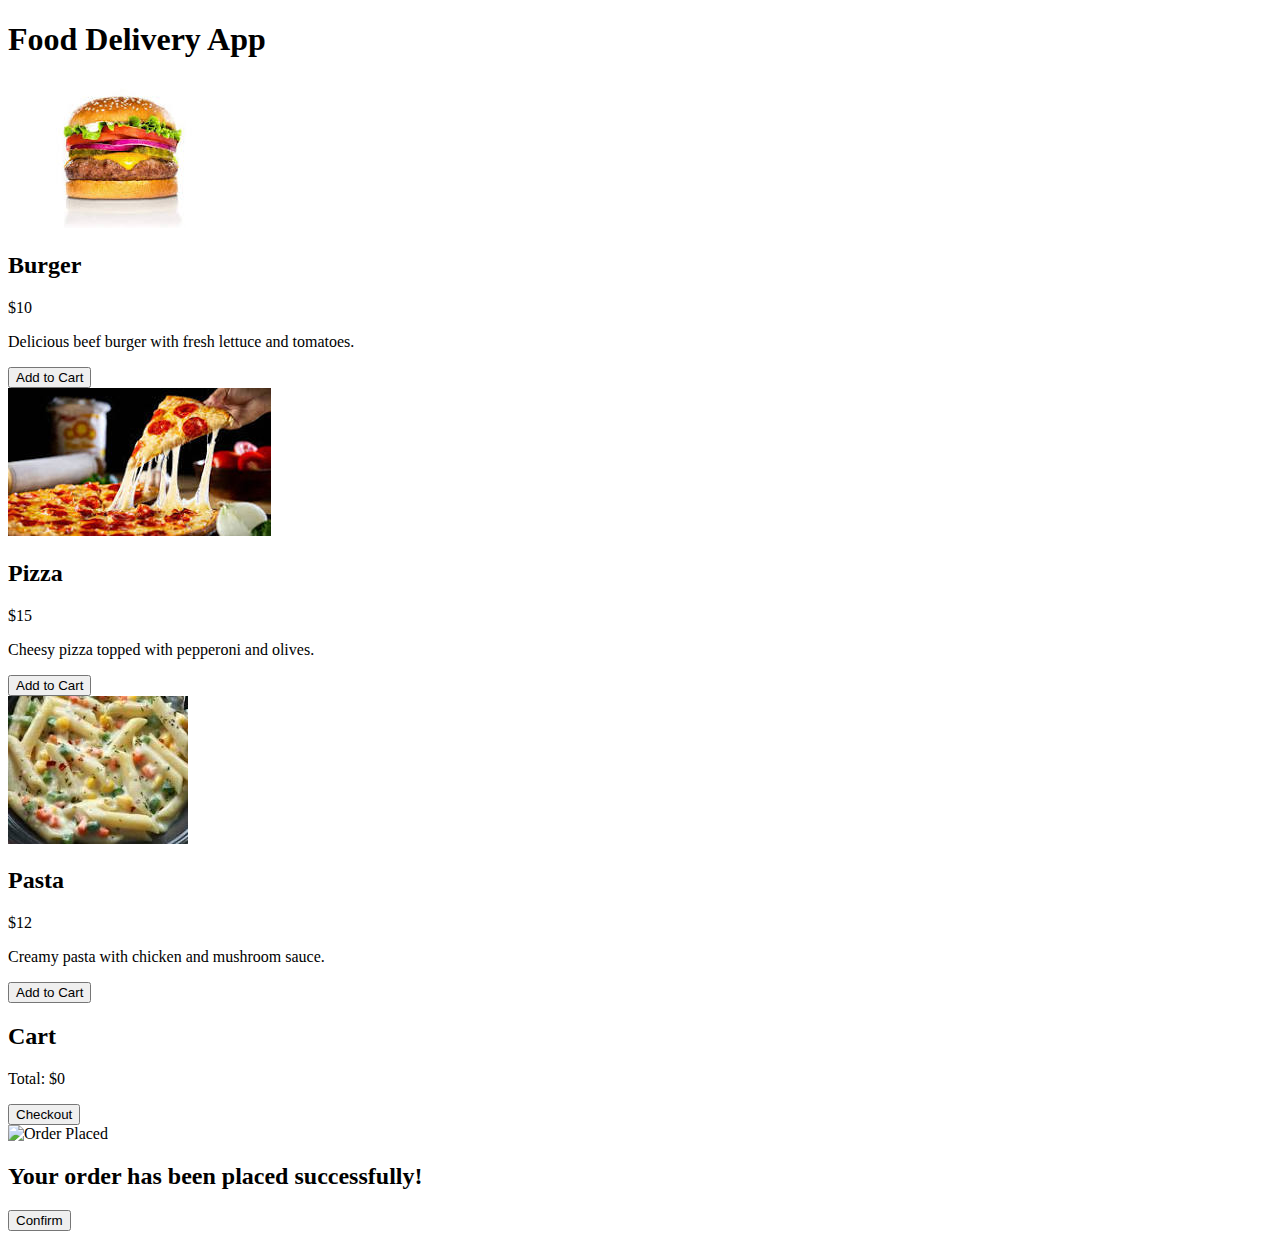
==== food.html @ 60bbe9e4 "Add files via upload" ====
<!DOCTYPE html>
<html lang="en">
<head>
    <meta charset="UTF-8">
    <meta name="viewport" content="width=device-width, initial-scale=1.0">
    <title>Food Delivery App</title>
    <link rel="stylesheet" href="styles.css">
</head>
<body>
    <header>
        <h1>Food Delivery App</h1>
    </header>

    <main>
        <section id="menu">
            <div class="dish">
                <img src="[data-uri]" alt="Burger">
                <h2>Burger</h2>
                <p>$10</p>
                <p>Delicious beef burger with fresh lettuce and tomatoes.</p>
                <button onclick="addToCart('Burger', 10)">Add to Cart</button>
            </div>

            <div class="dish">
                <img src="[data-uri]" alt="Pizza">
                <h2>Pizza</h2>
                <p>$15</p>
                <p>Cheesy pizza topped with pepperoni and olives.</p>
                <button onclick="addToCart('Pizza', 15)">Add to Cart</button>
            </div>

            <div class="dish">
                <img src="[data-uri]" alt="Pasta">
                <h2>Pasta</h2>
                <p>$12</p>
                <p>Creamy pasta with chicken and mushroom sauce.</p>
                <button onclick="addToCart('Pasta', 12)">Add to Cart</button>
            </div>
        </section>

        <section id="cart">
            <h2>Cart</h2>
            <ul id="cartItems"></ul>
            <p>Total: $<span id="totalPrice">0</span></p>
            <button onclick="checkout()">Checkout</button>
        </section>

        <div id="orderConfirmation" class="hidden">
            <img src="order-placed.jpg" alt="Order Placed">
            <h2>Your order has been placed successfully!</h2>
            <button onclick="confirmOrder()">Confirm</button>
        </div>
    </main>

    <script src="script.js"></script>
</body>
</html>
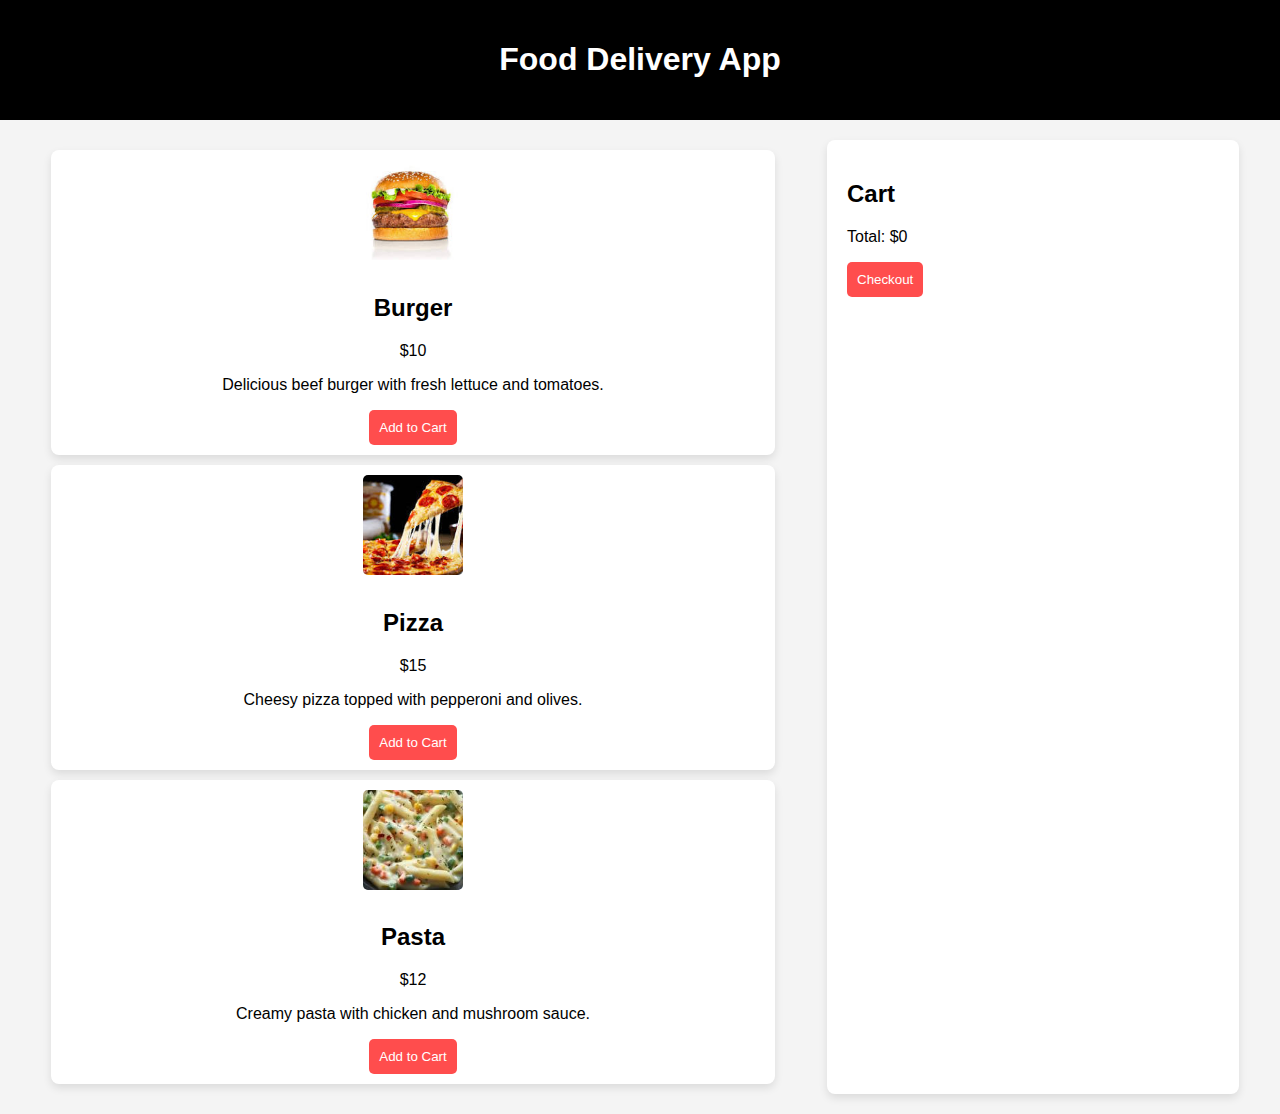
==== commit 79f7dd46: "Update food.html" ====
--- a/food.html
+++ b/food.html
@@ -4,7 +4,7 @@
     <meta charset="UTF-8">
     <meta name="viewport" content="width=device-width, initial-scale=1.0">
     <title>Food Delivery App</title>
-    <link rel="stylesheet" href="styles.css">
+    <link rel="stylesheet" href="food.css">
 </head>
 <body>
     <header>
@@ -52,6 +52,6 @@
         </div>
     </main>
 
-    <script src="script.js"></script>
+    <script src="food.js"></script>
 </body>
-</html>+</html>
--- a/food.css
+++ b/food.css
@@ -0,0 +1,93 @@
+body {
+    font-family: Arial, sans-serif;
+    background-color: #f4f4f4;
+    margin: 0;
+    padding: 0;
+}
+
+header {
+    background-color: black;
+    color: white;
+    text-align: center;
+    padding: 20px;
+}
+
+main {
+    display: flex;
+    justify-content: space-around;
+    padding: 20px;
+}
+
+#menu {
+    width: 60%;
+}
+
+.dish {
+    background-color: white;
+    margin: 10px;
+    padding: 10px;
+    border-radius: 8px;
+    box-shadow: 0 4px 8px rgba(0, 0, 0, 0.1);
+    text-align: center;
+}
+
+.dish img {
+    width: 100px;
+    height: 100px;
+    object-fit: cover;
+    border-radius: 5px;
+    margin-bottom: 10px;
+}
+
+button {
+    background-color: #ff4d4d;
+    color: white;
+    border: none;
+    padding: 10px;
+    border-radius: 5px;
+    cursor: pointer;
+}
+
+button:hover {
+    background-color: #ff1a1a;
+}
+
+#cart {
+    width: 30%;
+    background-color: white;
+    padding: 20px;
+    border-radius: 8px;
+    box-shadow: 0 4px 8px rgba(0, 0, 0, 0.1);
+}
+
+#cartItems {
+    list-style-type: none;
+    padding: 0;
+}
+
+#cartItems li {
+    margin-bottom: 10px;
+}
+
+#orderConfirmation {
+    position: fixed;
+    top: 50%;
+    left: 50%;
+    transform: translate(-50%, -50%);
+    background-color: white;
+    padding: 20px;
+    text-align: center;
+    box-shadow: 0 4px 8px rgba(0, 0, 0, 0.2);
+    border-radius: 8px;
+    display: none;
+}
+
+#orderConfirmation img {
+    width: 150px;
+    height: 150px;
+    margin-bottom: 20px;
+}
+
+.hidden {
+    display: none;
+}